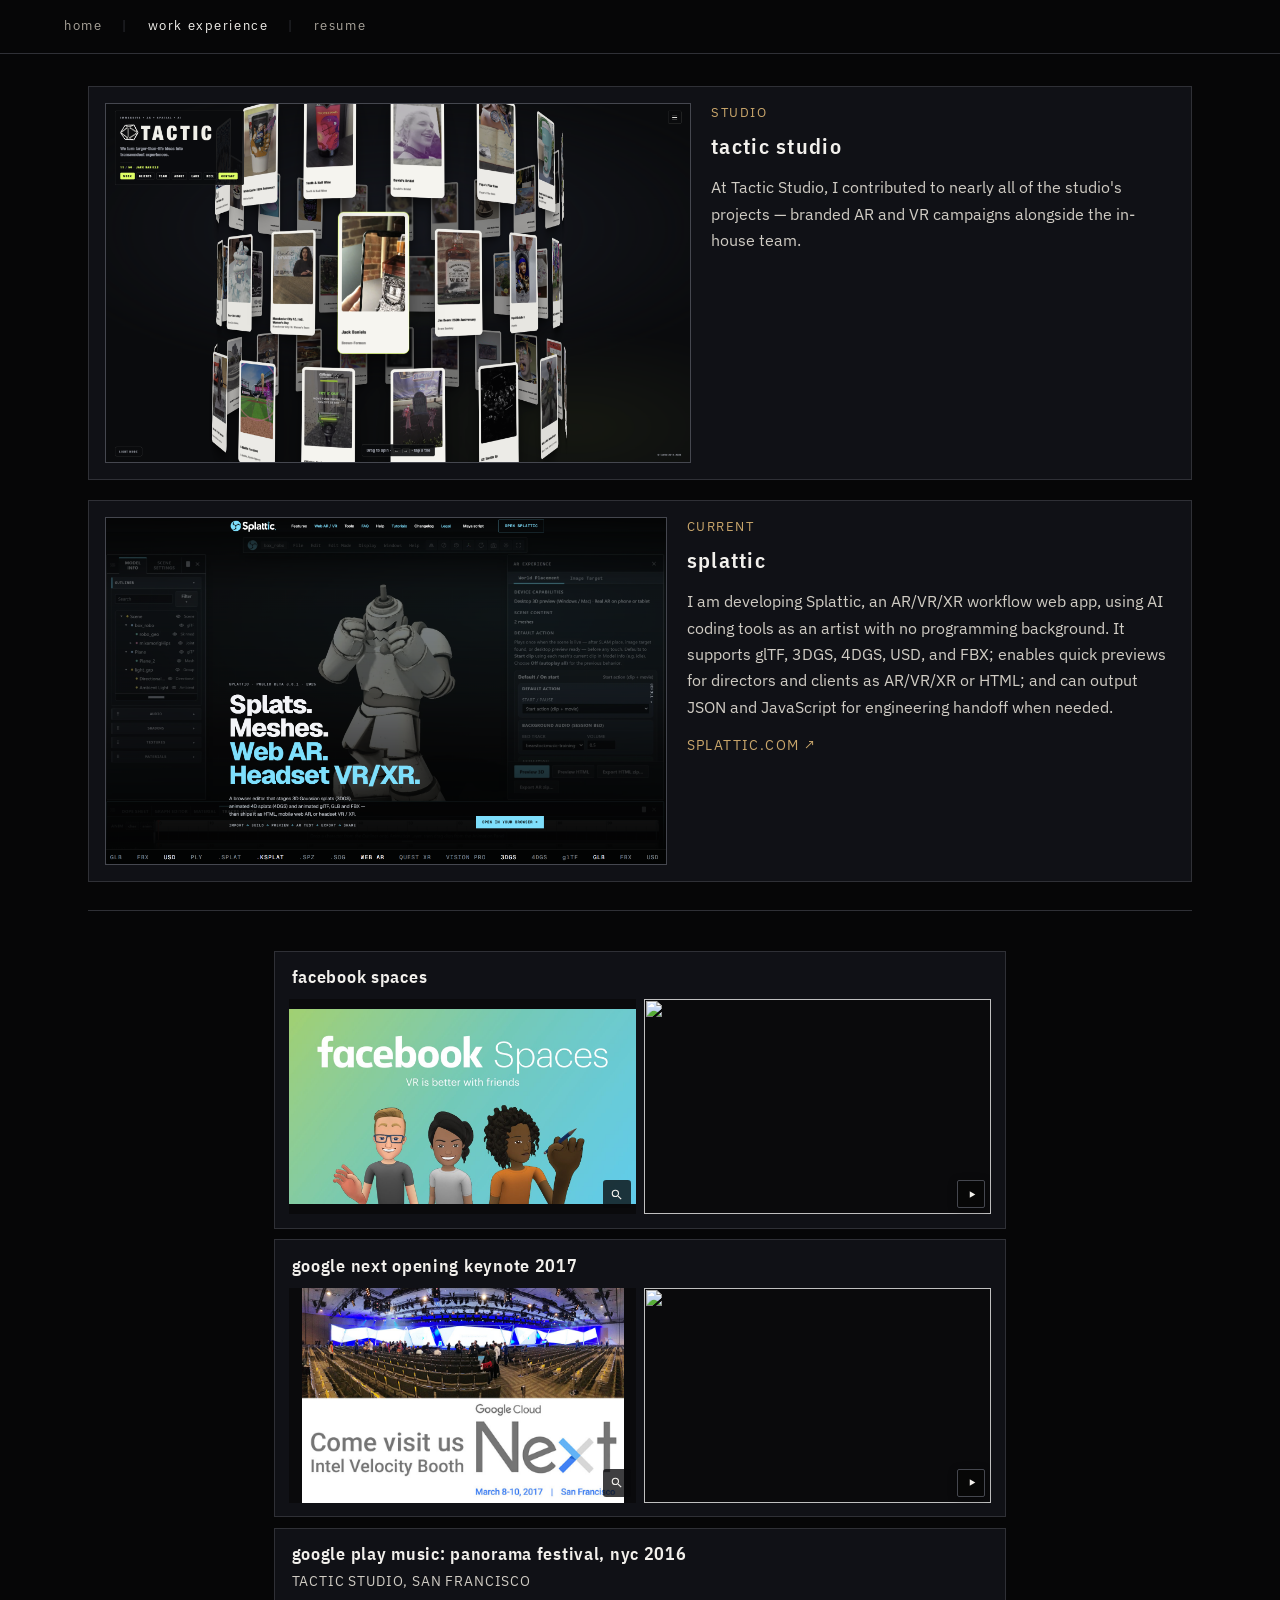
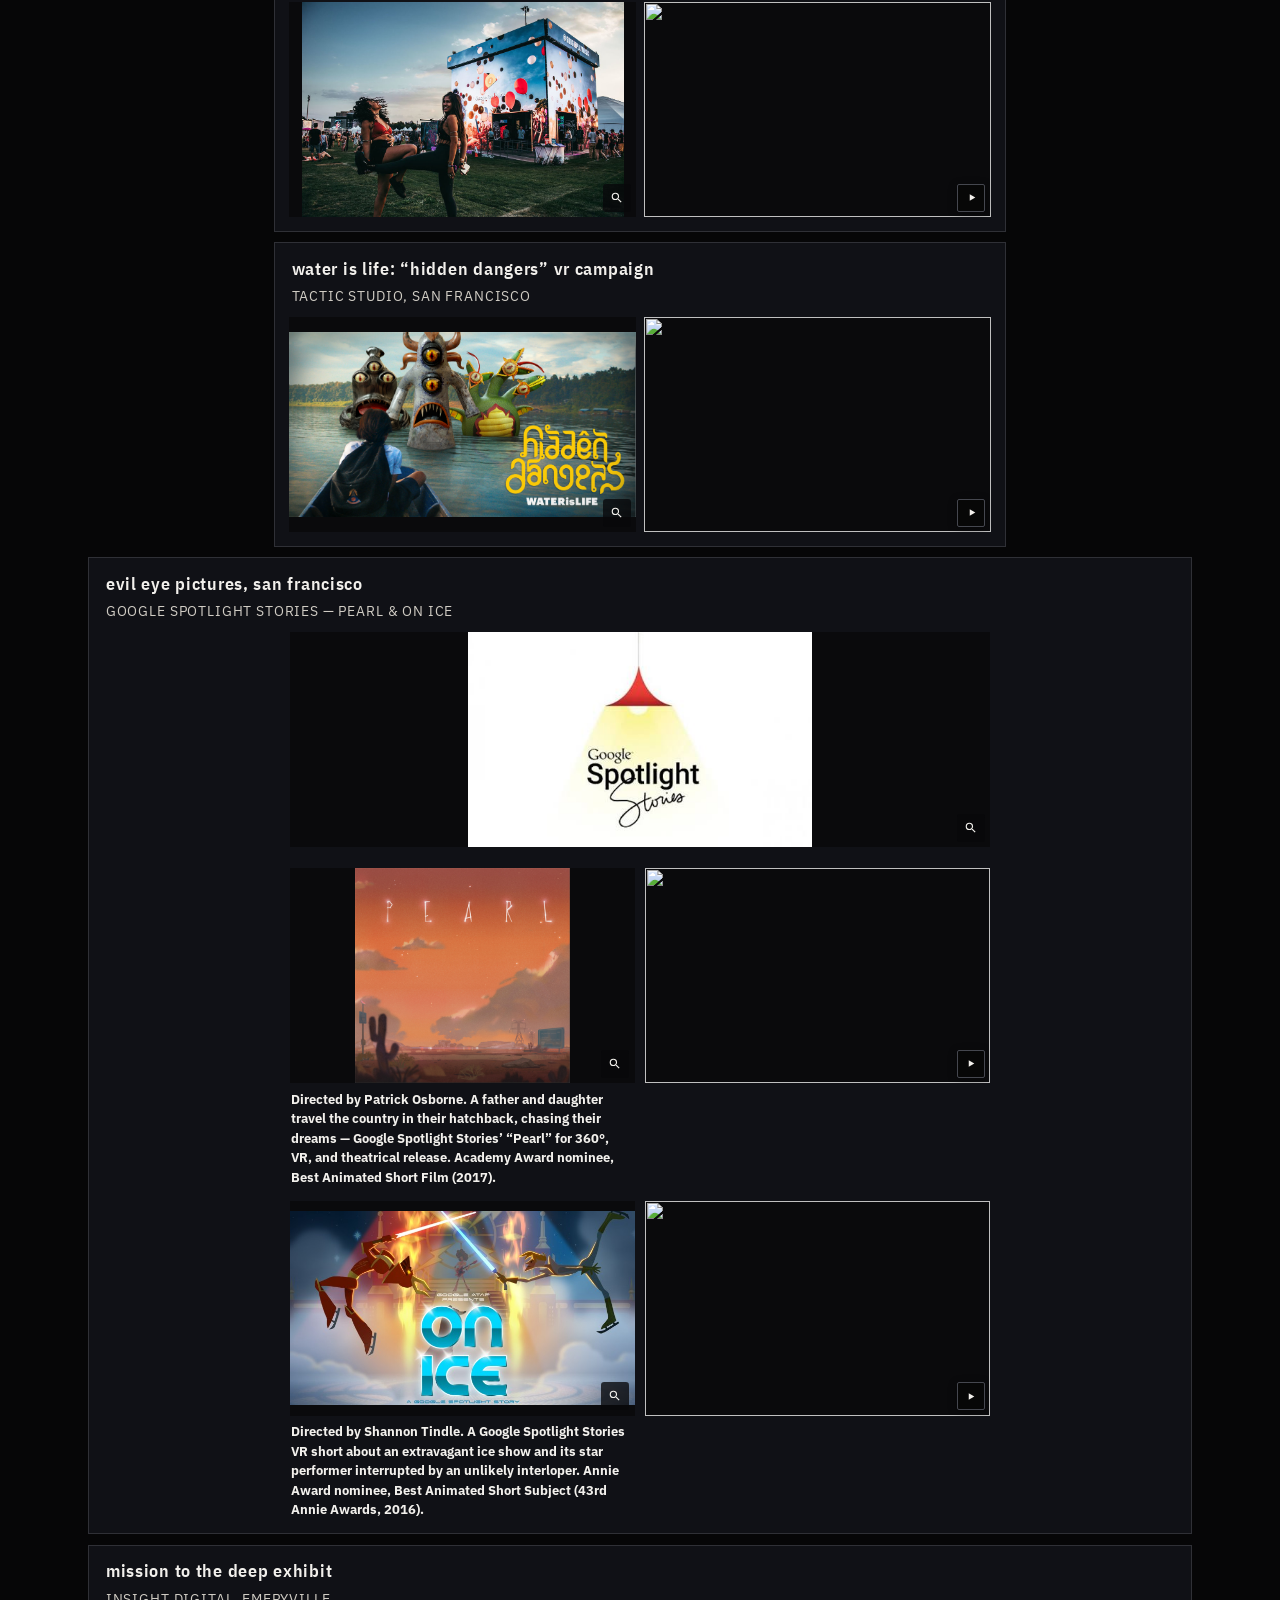
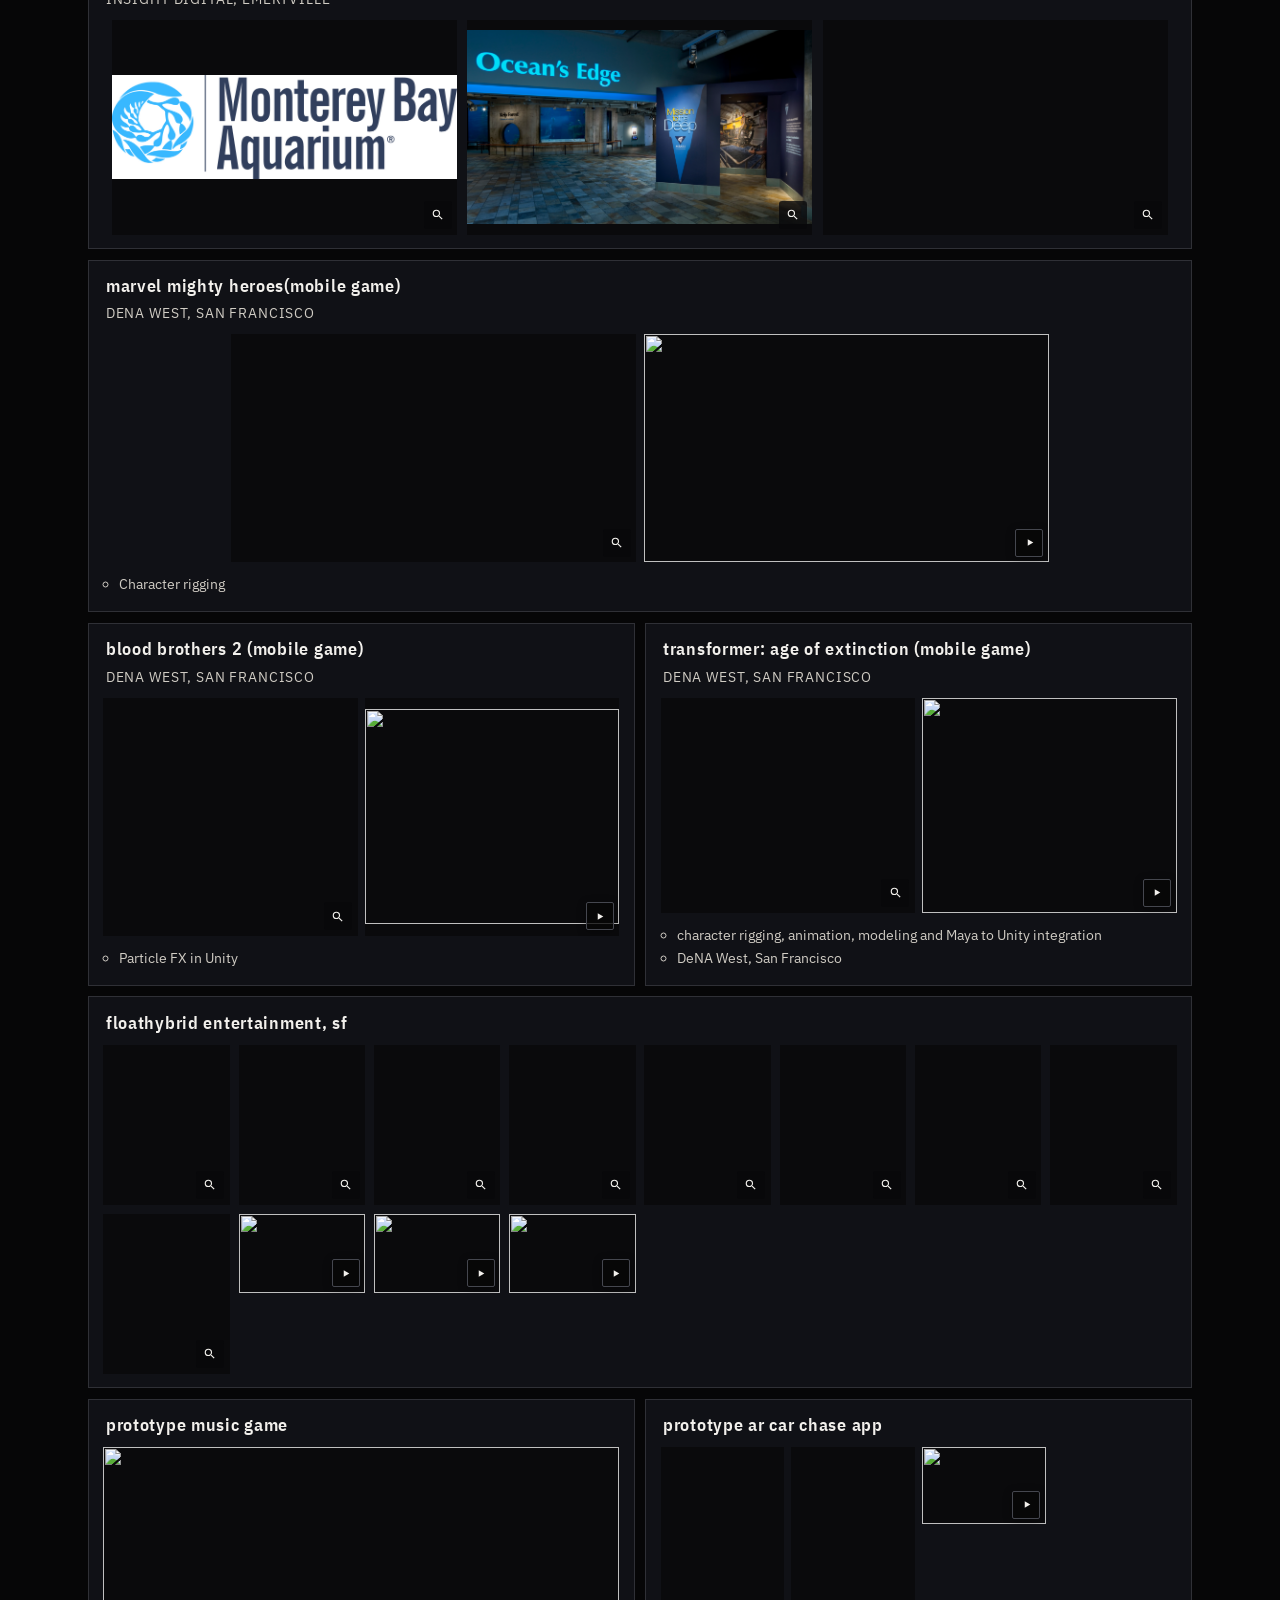
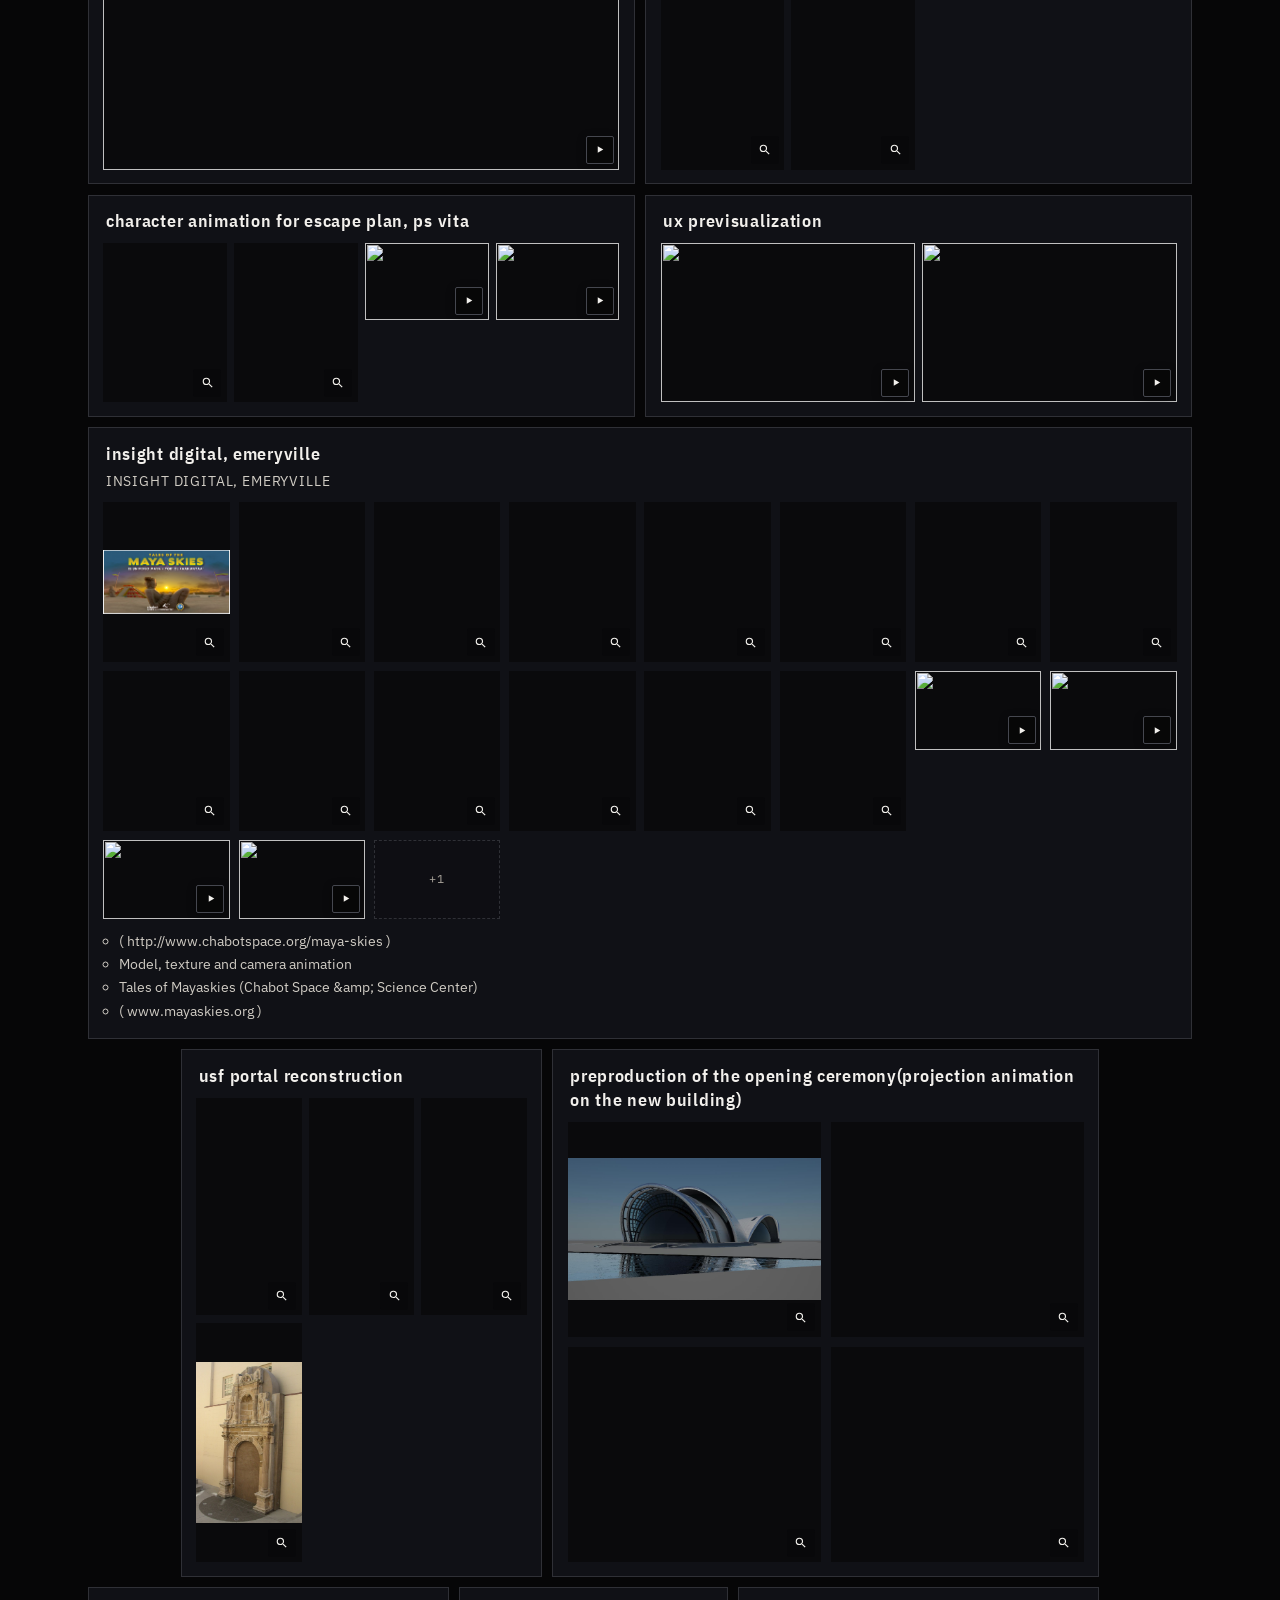
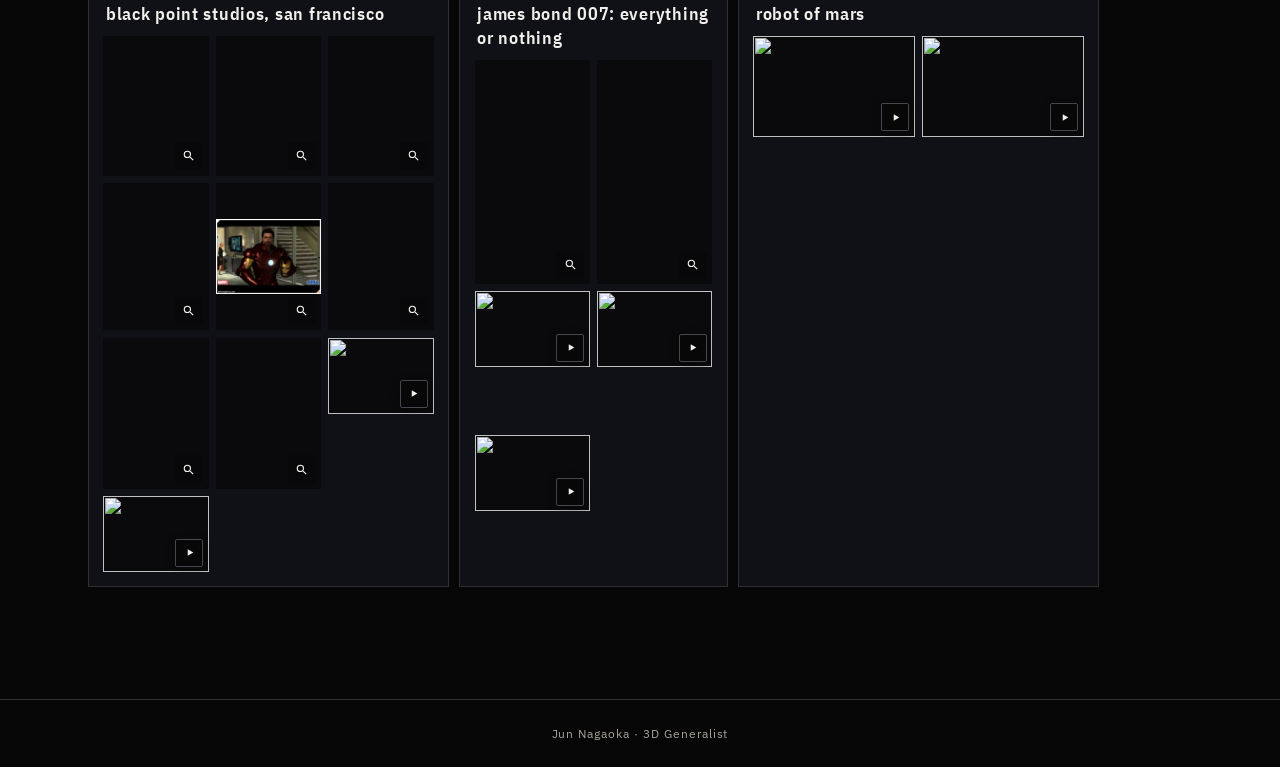
==== animation/index.html @ 0d1dc7b7 "Updates" ====
<!DOCTYPE html><html lang="en"><head><meta charset="UTF-8"><meta name="viewport" content="width=device-width, initial-scale=1"><meta http-equiv="refresh" content="0;url=/work-experience/"><link rel="canonical" href="/work-experience/"><title>animation · Jun Nagaoka</title><script>(function(){const url = "/work-experience/";

      if (typeof location !== 'undefined') location.replace(url);
    })();</script></head><body><p><a href="/work-experience/">Continue to work experience</a></p></body></html>
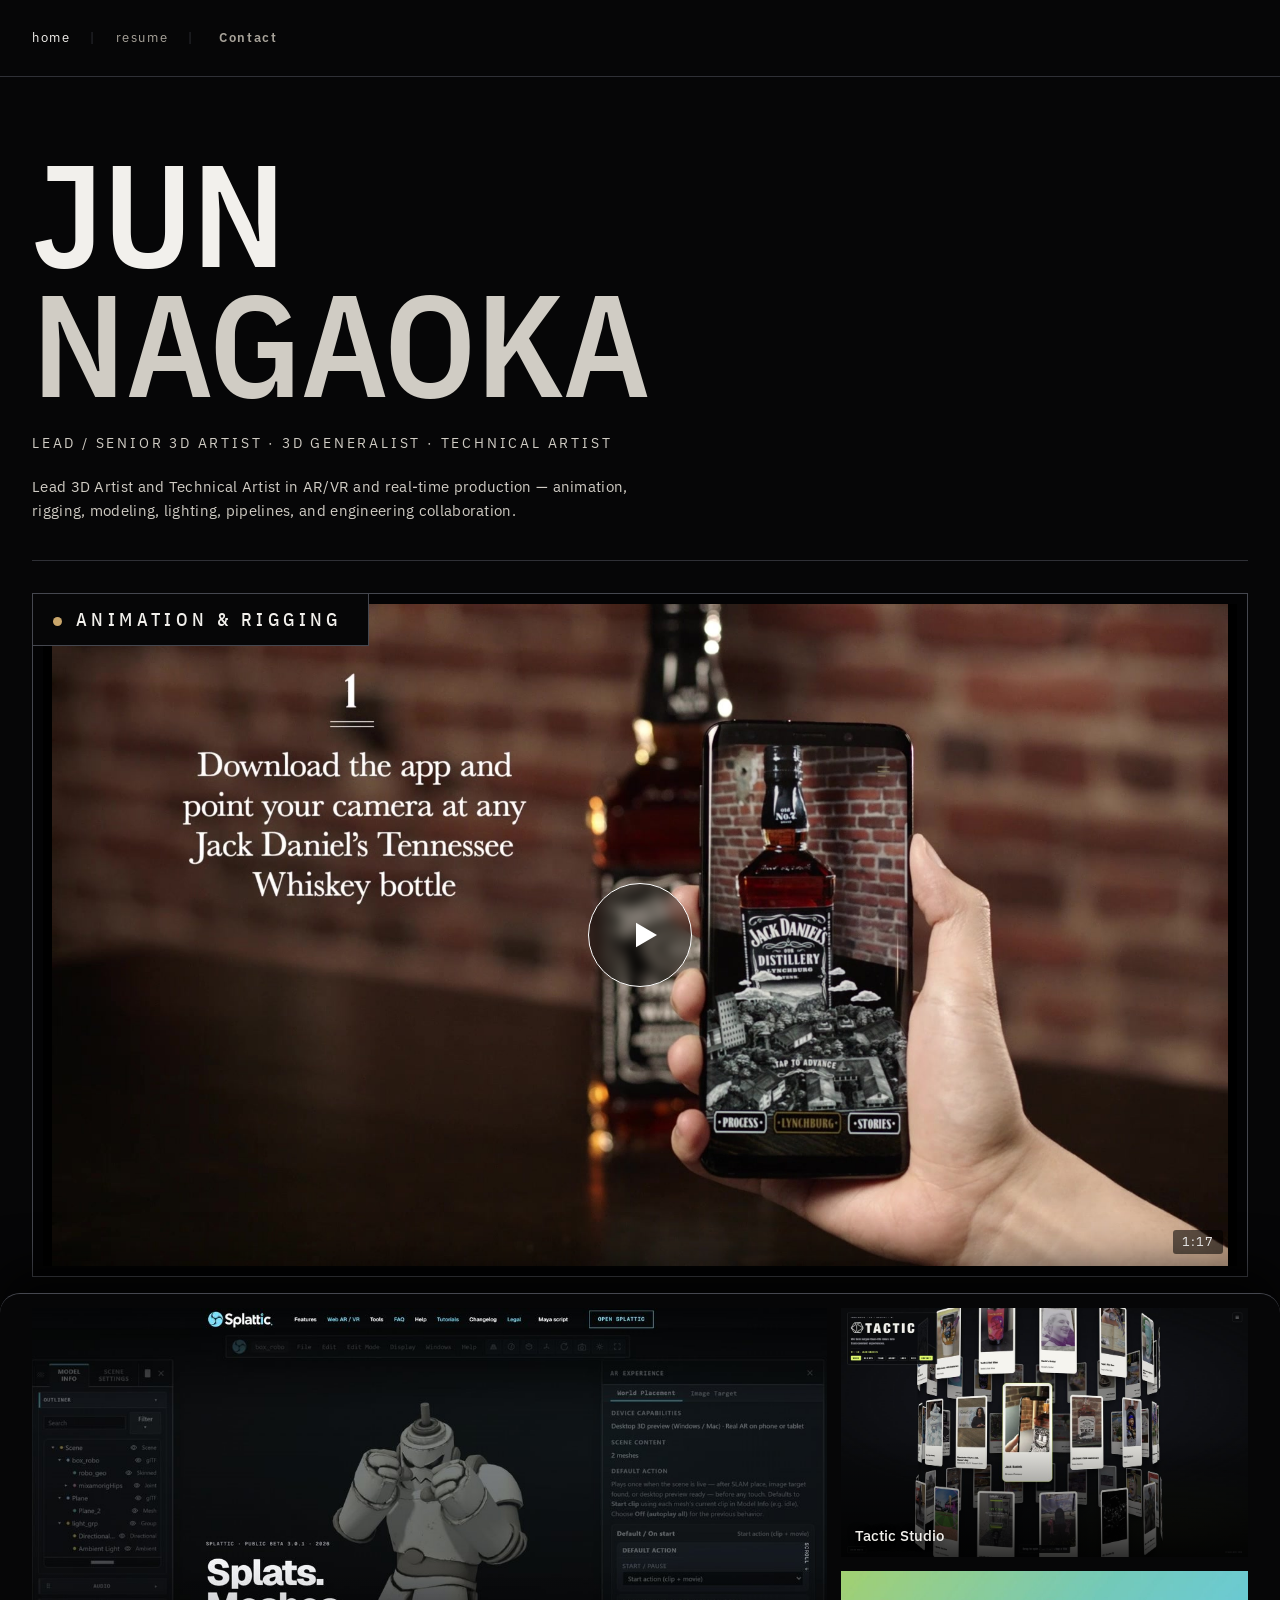
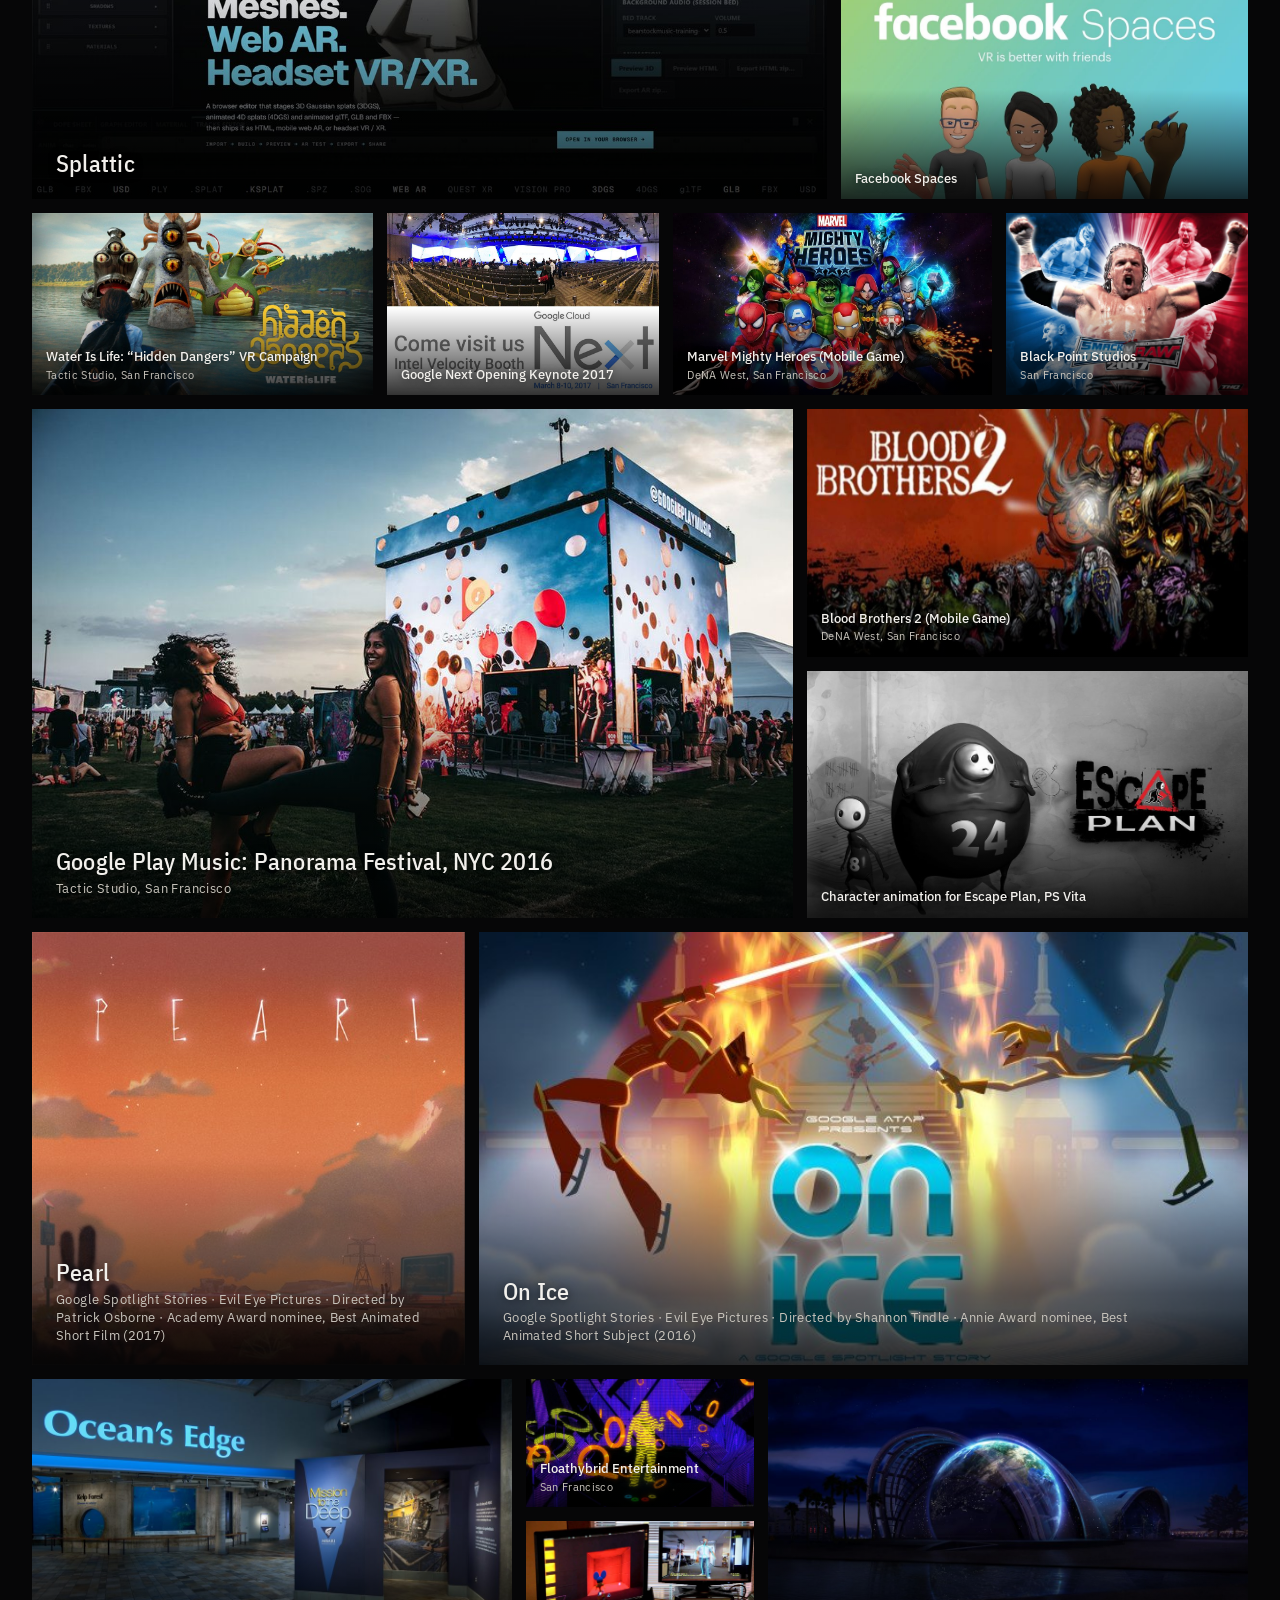
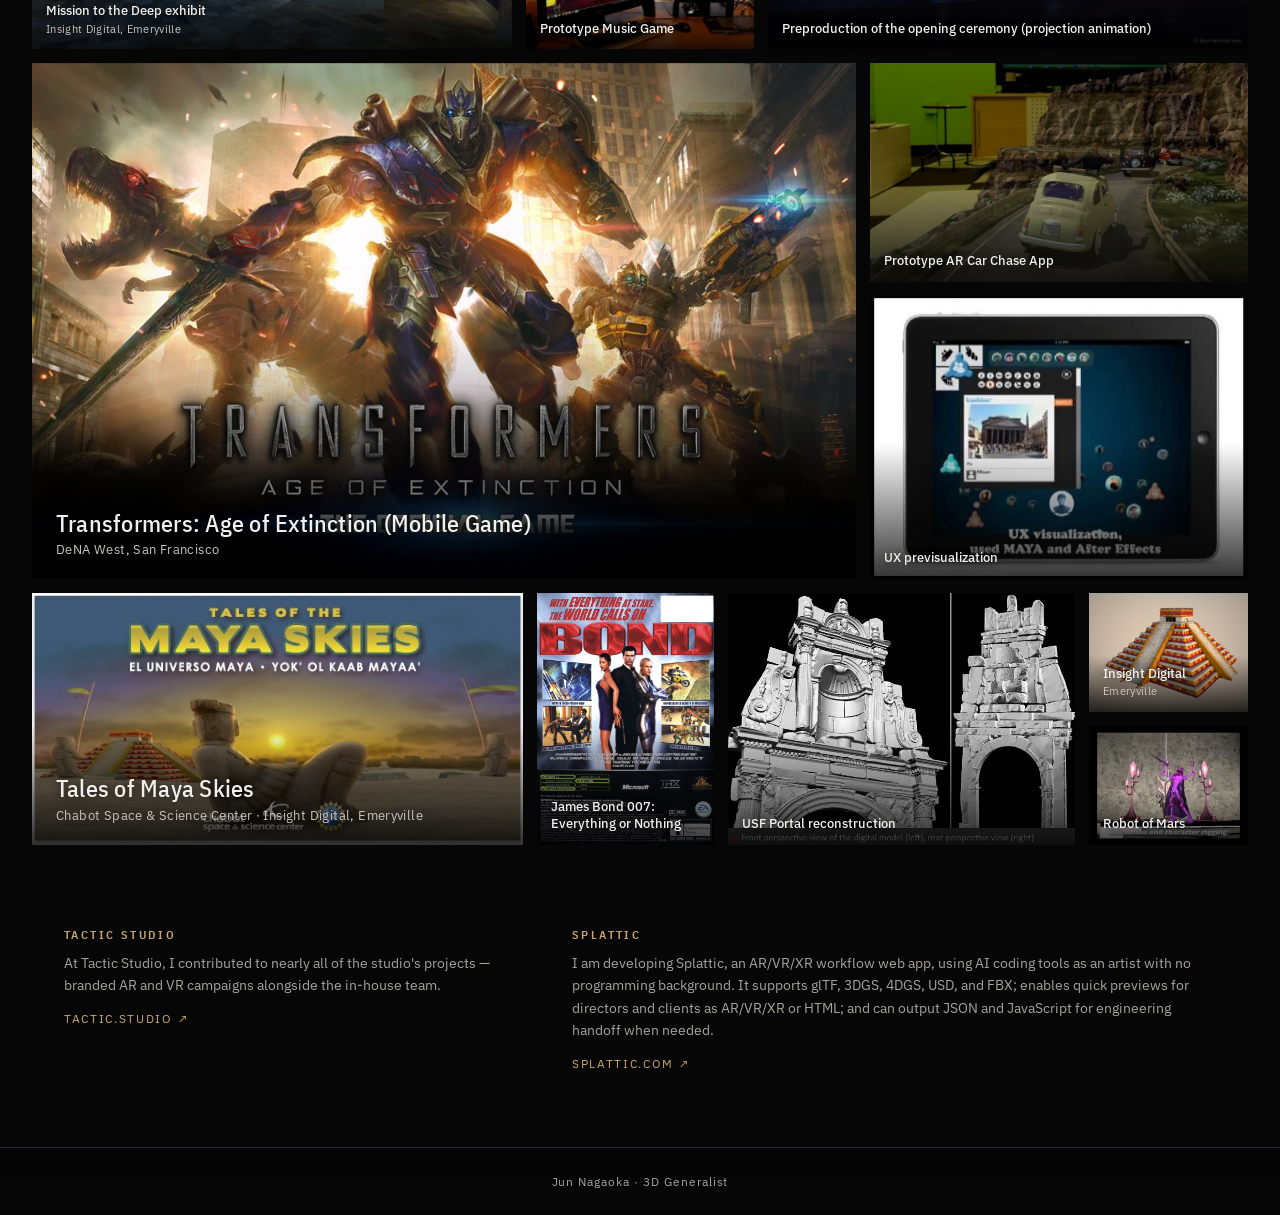
==== commit 30df37cd: "Redesign: merge work experience into new Home with pinned Animation & Rigging reel and irregular pro" ====
--- a/animation/index.html
+++ b/animation/index.html
@@ -1,4 +1 @@
-<!DOCTYPE html><html lang="en"><head><meta charset="UTF-8"><meta name="viewport" content="width=device-width, initial-scale=1"><meta http-equiv="refresh" content="0;url=/work-experience/"><link rel="canonical" href="/work-experience/"><title>animation · Jun Nagaoka</title><script>(function(){const url = "/work-experience/";
-
-      if (typeof location !== 'undefined') location.replace(url);
-    })();</script></head><body><p><a href="/work-experience/">Continue to work experience</a></p></body></html>+<!DOCTYPE html><html lang="en"><head><meta charset="UTF-8"><meta name="viewport" content="width=device-width, initial-scale=1"><meta http-equiv="refresh" content="0;url=/"><link rel="canonical" href="/"><title>animation · Jun Nagaoka</title><script>location.replace("/");</script></head><body><p><a href="/">Continue to the home page</a></p></body></html>
